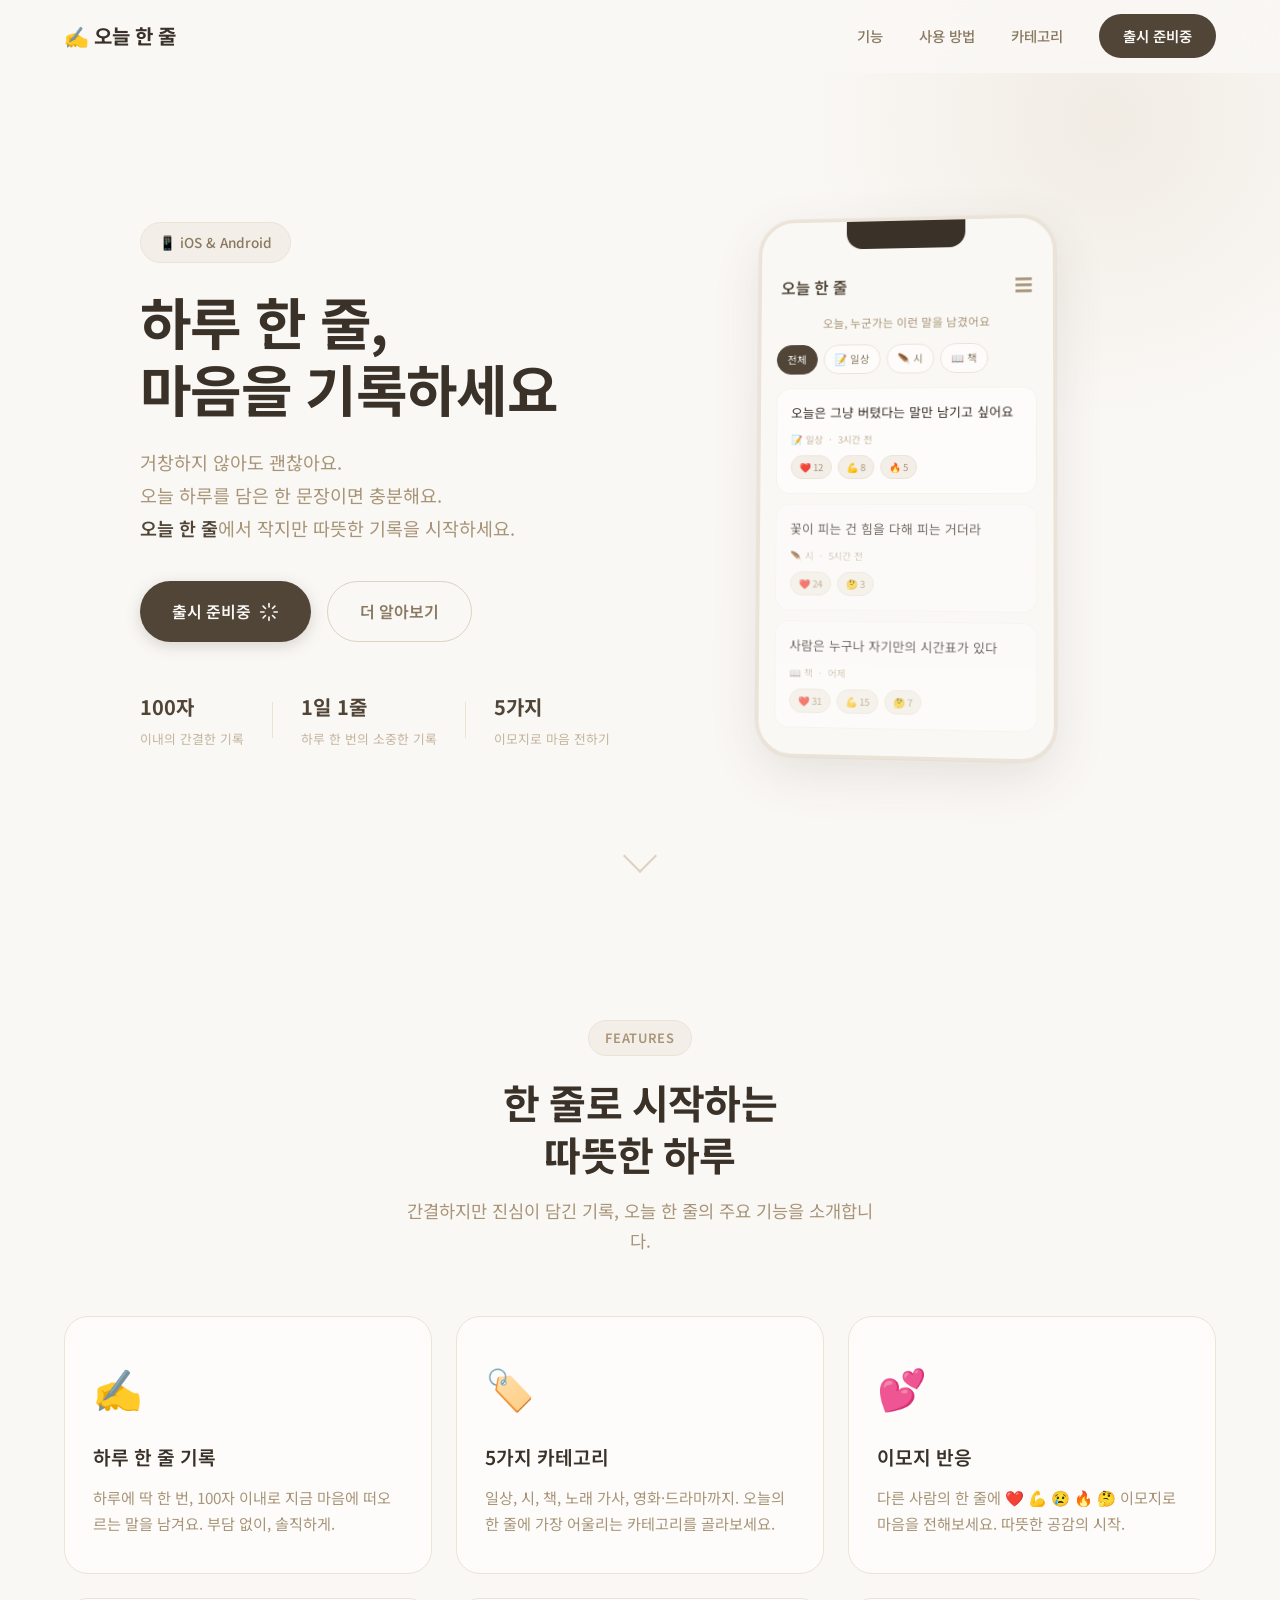
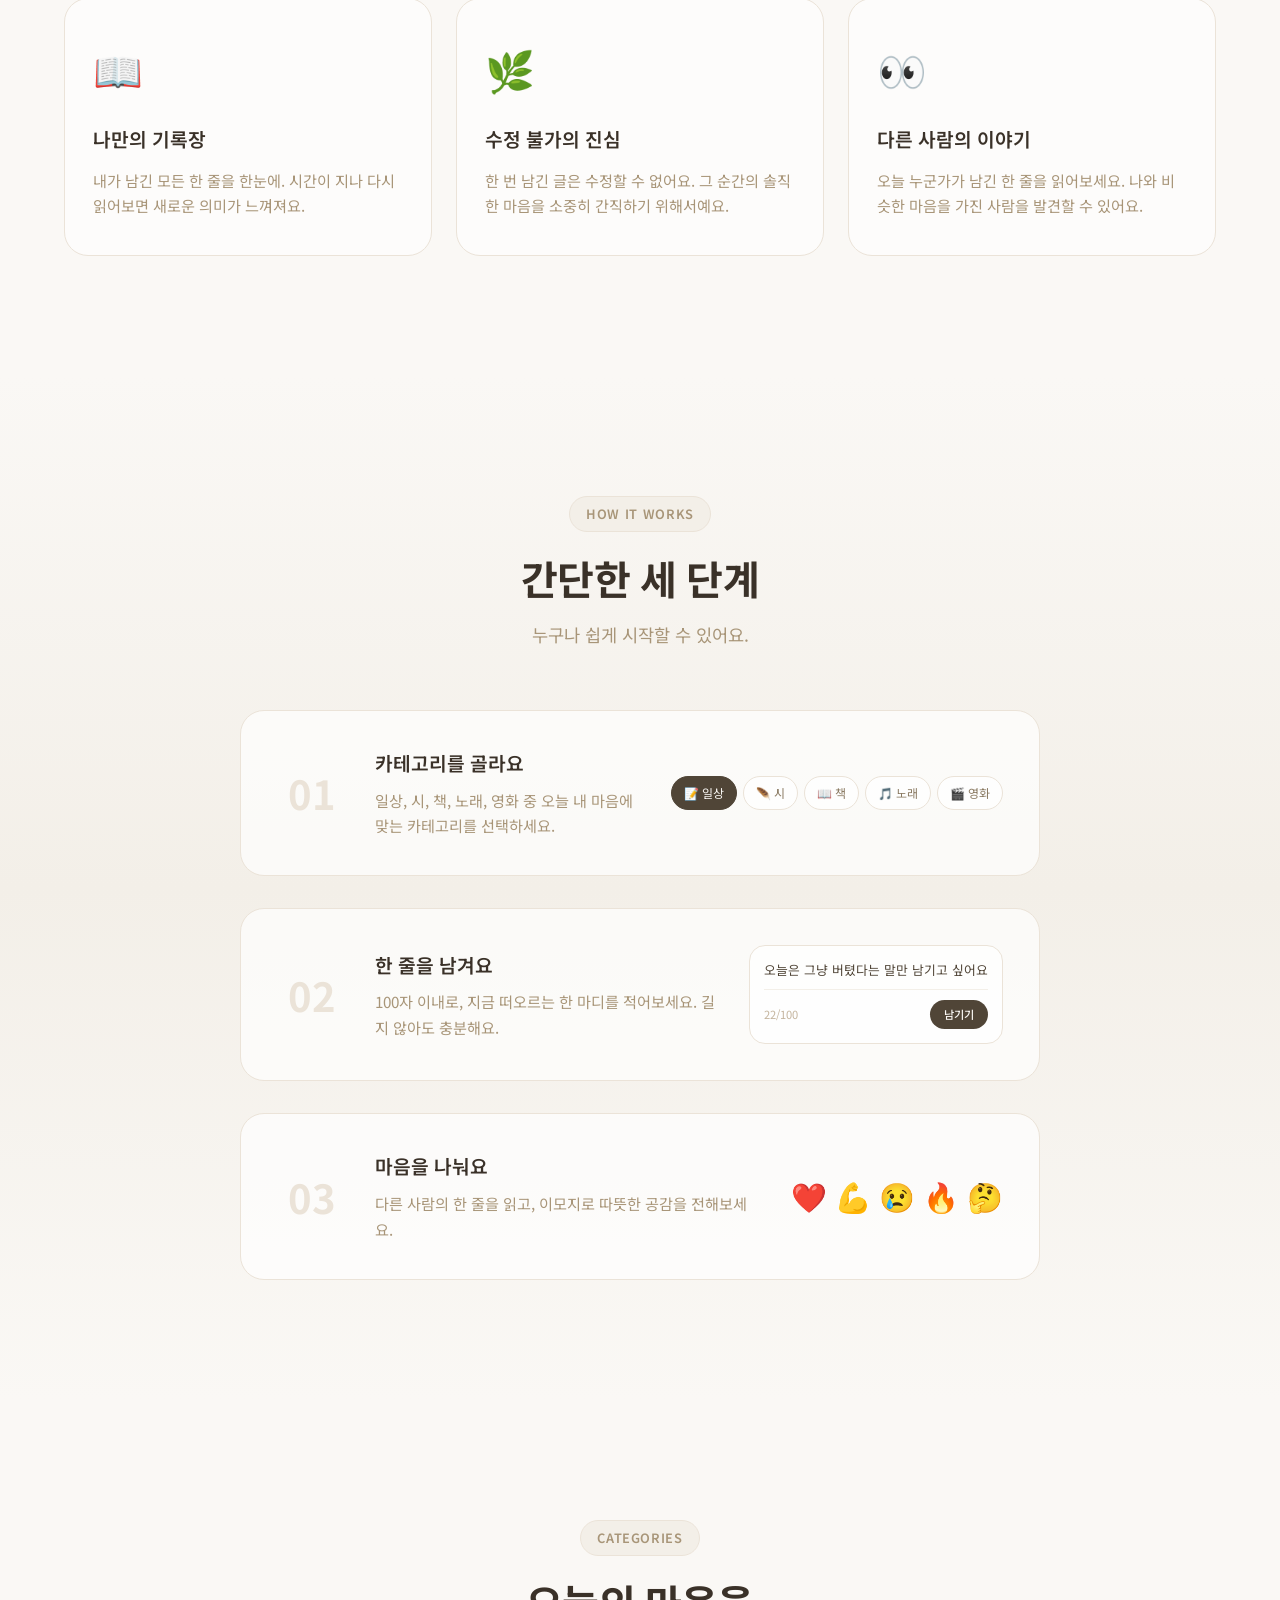
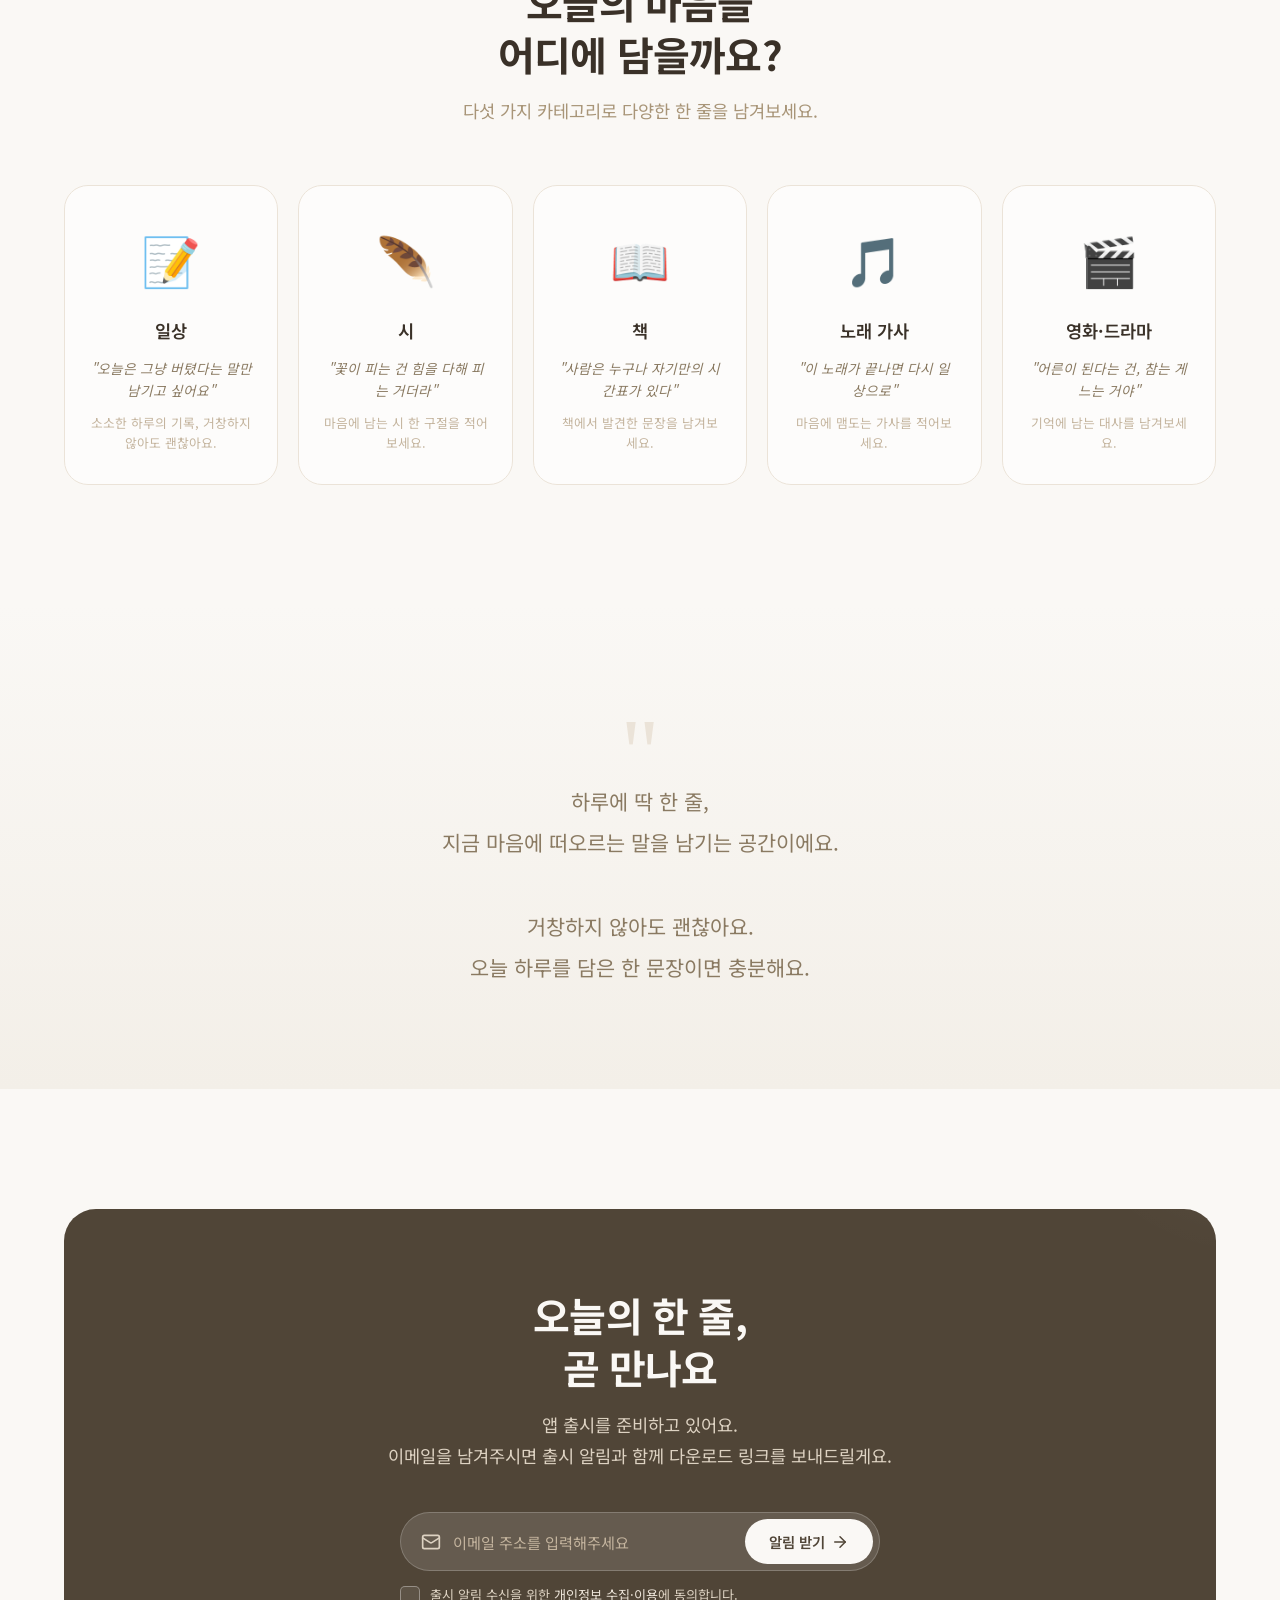
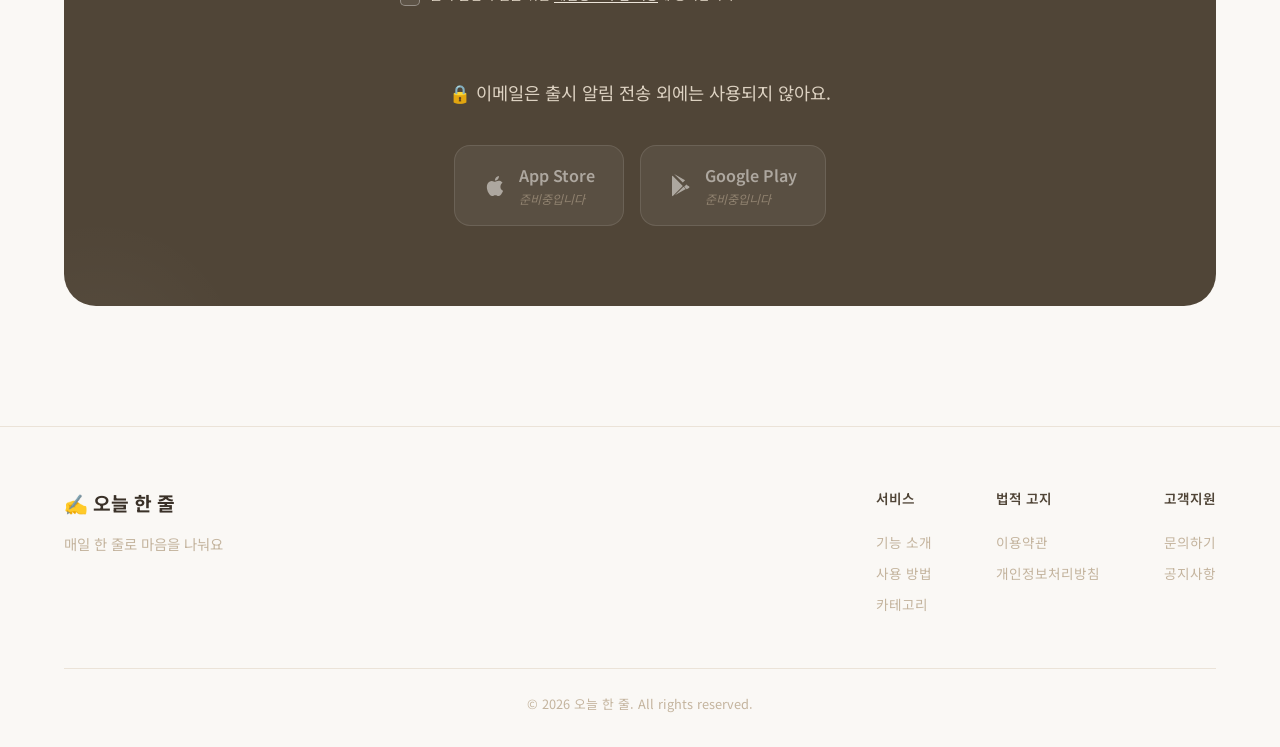
==== index.html @ e6020ac4 "Initial commit with project setup and basic structure." ====
<!DOCTYPE html>
<html lang="ko">

<head>
  <meta charset="UTF-8" />
  <meta name="viewport" content="width=device-width, initial-scale=1.0" />
  <title>오늘 한 줄 — 하루 한 줄로 마음을 기록하세요</title>
  <meta name="description" content="하루에 딱 한 줄, 지금 마음에 떠오르는 말을 남기는 공간. 거창하지 않아도 괜찮아요. 오늘 하루를 담은 한 문장이면 충분해요." />
  <link rel="preconnect" href="https://fonts.googleapis.com" />
  <link rel="preconnect" href="https://fonts.gstatic.com" crossorigin />
  <link href="https://fonts.googleapis.com/css2?family=Noto+Sans+KR:wght@300;400;500;600;700&display=swap"
    rel="stylesheet" />
  <link rel="stylesheet" href="style.css" />
</head>

<body>
  <!-- 네비게이션 -->
  <nav class="nav" id="nav">
    <div class="nav-inner">
      <a href="#" class="nav-logo">✍️ 오늘 한 줄</a>
      <div class="nav-links">
        <a href="#features">기능</a>
        <a href="#how-it-works">사용 방법</a>
        <a href="#categories">카테고리</a>
        <a href="#download" class="nav-cta">출시 준비중</a>
      </div>
      <button class="mobile-menu-btn" id="mobileMenuBtn" aria-label="메뉴 열기">
        <span></span>
        <span></span>
        <span></span>
      </button>
    </div>
    <!-- 모바일 메뉴 -->
    <div class="mobile-menu" id="mobileMenu">
      <a href="#features">기능</a>
      <a href="#how-it-works">사용 방법</a>
      <a href="#categories">카테고리</a>
      <a href="#download" class="nav-cta">출시 준비중</a>
    </div>
  </nav>

  <!-- 히어로 섹션 -->
  <section class="hero">
    <div class="hero-bg-blur"></div>
    <div class="container hero-content">
      <div class="hero-text" data-animate="fade-up">
        <span class="hero-badge">📱 iOS & Android</span>
        <h1>하루 한 줄,<br />마음을 기록하세요</h1>
        <p class="hero-description">
          거창하지 않아도 괜찮아요.<br />
          오늘 하루를 담은 한 문장이면 충분해요.<br />
          <strong>오늘 한 줄</strong>에서 작지만 따뜻한 기록을 시작하세요.
        </p>
        <div class="hero-actions">
          <a href="#download" class="btn btn-primary">
            <span>출시 준비중</span>
            <svg width="20" height="20" viewBox="0 0 24 24" fill="none" stroke="currentColor" stroke-width="2"
              stroke-linecap="round" stroke-linejoin="round">
              <path d="M12 2v4" />
              <path d="M12 18v4" />
              <path d="M4.93 4.93l2.83 2.83" />
              <path d="M16.24 16.24l2.83 2.83" />
              <path d="M2 12h4" />
              <path d="M18 12h4" />
              <path d="M4.93 19.07l2.83-2.83" />
              <path d="M16.24 7.76l2.83-2.83" />
            </svg>
          </a>
          <a href="#features" class="btn btn-secondary">더 알아보기</a>
        </div>
        <div class="hero-stats">
          <div class="stat">
            <span class="stat-number">100자</span>
            <span class="stat-label">이내의 간결한 기록</span>
          </div>
          <div class="stat-divider"></div>
          <div class="stat">
            <span class="stat-number">1일 1줄</span>
            <span class="stat-label">하루 한 번의 소중한 기록</span>
          </div>
          <div class="stat-divider"></div>
          <div class="stat">
            <span class="stat-number">5가지</span>
            <span class="stat-label">이모지로 마음 전하기</span>
          </div>
        </div>
      </div>
      <div class="hero-visual" data-animate="fade-up" data-delay="200">
        <div class="phone-mockup">
          <div class="phone-frame">
            <div class="phone-notch"></div>
            <div class="phone-screen">
              <div class="mock-header">
                <span class="mock-title">오늘 한 줄</span>
                <span class="mock-icon">☰</span>
              </div>
              <div class="mock-subtitle">오늘, 누군가는 이런 말을 남겼어요</div>
              <div class="mock-filters">
                <span class="mock-filter active">전체</span>
                <span class="mock-filter">📝 일상</span>
                <span class="mock-filter">🪶 시</span>
                <span class="mock-filter">📖 책</span>
              </div>
              <div class="mock-card">
                <p class="mock-card-text">오늘은 그냥 버텼다는 말만 남기고 싶어요</p>
                <div class="mock-card-meta">
                  <span>📝 일상</span>
                  <span>·</span>
                  <span>3시간 전</span>
                </div>
                <div class="mock-card-reactions">
                  <span class="mock-reaction">❤️ 12</span>
                  <span class="mock-reaction">💪 8</span>
                  <span class="mock-reaction">🔥 5</span>
                </div>
              </div>
              <div class="mock-card">
                <p class="mock-card-text">꽃이 피는 건 힘을 다해 피는 거더라</p>
                <div class="mock-card-meta">
                  <span>🪶 시</span>
                  <span>·</span>
                  <span>5시간 전</span>
                </div>
                <div class="mock-card-reactions">
                  <span class="mock-reaction">❤️ 24</span>
                  <span class="mock-reaction">🤔 3</span>
                </div>
              </div>
              <div class="mock-card">
                <p class="mock-card-text">사람은 누구나 자기만의 시간표가 있다</p>
                <div class="mock-card-meta">
                  <span>📖 책</span>
                  <span>·</span>
                  <span>어제</span>
                </div>
                <div class="mock-card-reactions">
                  <span class="mock-reaction">❤️ 31</span>
                  <span class="mock-reaction">💪 15</span>
                  <span class="mock-reaction">🤔 7</span>
                </div>
              </div>
            </div>
          </div>
        </div>
      </div>
    </div>
    <div class="hero-scroll-indicator">
      <div class="scroll-arrow"></div>
    </div>
  </section>

  <!-- 기능 소개 -->
  <section class="features" id="features">
    <div class="container">
      <div class="section-header" data-animate="fade-up">
        <span class="section-badge">Features</span>
        <h2>한 줄로 시작하는<br />따뜻한 하루</h2>
        <p>간결하지만 진심이 담긴 기록, 오늘 한 줄의 주요 기능을 소개합니다.</p>
      </div>
      <div class="features-grid">
        <div class="feature-card" data-animate="fade-up">
          <div class="feature-icon">✍️</div>
          <h3>하루 한 줄 기록</h3>
          <p>하루에 딱 한 번, 100자 이내로 지금 마음에 떠오르는 말을 남겨요. 부담 없이, 솔직하게.</p>
        </div>
        <div class="feature-card" data-animate="fade-up" data-delay="100">
          <div class="feature-icon">🏷️</div>
          <h3>5가지 카테고리</h3>
          <p>일상, 시, 책, 노래 가사, 영화·드라마까지. 오늘의 한 줄에 가장 어울리는 카테고리를 골라보세요.</p>
        </div>
        <div class="feature-card" data-animate="fade-up" data-delay="200">
          <div class="feature-icon">💕</div>
          <h3>이모지 반응</h3>
          <p>다른 사람의 한 줄에 ❤️ 💪 😢 🔥 🤔 이모지로 마음을 전해보세요. 따뜻한 공감의 시작.</p>
        </div>
        <div class="feature-card" data-animate="fade-up" data-delay="300">
          <div class="feature-icon">📖</div>
          <h3>나만의 기록장</h3>
          <p>내가 남긴 모든 한 줄을 한눈에. 시간이 지나 다시 읽어보면 새로운 의미가 느껴져요.</p>
        </div>
        <div class="feature-card" data-animate="fade-up" data-delay="400">
          <div class="feature-icon">🌿</div>
          <h3>수정 불가의 진심</h3>
          <p>한 번 남긴 글은 수정할 수 없어요. 그 순간의 솔직한 마음을 소중히 간직하기 위해서예요.</p>
        </div>
        <div class="feature-card" data-animate="fade-up" data-delay="500">
          <div class="feature-icon">👀</div>
          <h3>다른 사람의 이야기</h3>
          <p>오늘 누군가가 남긴 한 줄을 읽어보세요. 나와 비슷한 마음을 가진 사람을 발견할 수 있어요.</p>
        </div>
      </div>
    </div>
  </section>

  <!-- 사용 방법 -->
  <section class="how-it-works" id="how-it-works">
    <div class="container">
      <div class="section-header" data-animate="fade-up">
        <span class="section-badge">How it works</span>
        <h2>간단한 세 단계</h2>
        <p>누구나 쉽게 시작할 수 있어요.</p>
      </div>
      <div class="steps">
        <div class="step" data-animate="fade-up">
          <div class="step-number">01</div>
          <div class="step-content">
            <h3>카테고리를 골라요</h3>
            <p>일상, 시, 책, 노래, 영화 중 오늘 내 마음에 맞는 카테고리를 선택하세요.</p>
          </div>
          <div class="step-visual">
            <div class="step-tags">
              <span class="step-tag active">📝 일상</span>
              <span class="step-tag">🪶 시</span>
              <span class="step-tag">📖 책</span>
              <span class="step-tag">🎵 노래</span>
              <span class="step-tag">🎬 영화</span>
            </div>
          </div>
        </div>
        <div class="step" data-animate="fade-up" data-delay="150">
          <div class="step-number">02</div>
          <div class="step-content">
            <h3>한 줄을 남겨요</h3>
            <p>100자 이내로, 지금 떠오르는 한 마디를 적어보세요. 길지 않아도 충분해요.</p>
          </div>
          <div class="step-visual">
            <div class="step-input">
              <span class="step-input-text">오늘은 그냥 버텼다는 말만 남기고 싶어요</span>
              <div class="step-input-bottom">
                <span class="step-input-count">22/100</span>
                <span class="step-input-btn">남기기</span>
              </div>
            </div>
          </div>
        </div>
        <div class="step" data-animate="fade-up" data-delay="300">
          <div class="step-number">03</div>
          <div class="step-content">
            <h3>마음을 나눠요</h3>
            <p>다른 사람의 한 줄을 읽고, 이모지로 따뜻한 공감을 전해보세요.</p>
          </div>
          <div class="step-visual">
            <div class="step-reactions">
              <span class="step-reaction pop-1">❤️</span>
              <span class="step-reaction pop-2">💪</span>
              <span class="step-reaction pop-3">😢</span>
              <span class="step-reaction pop-4">🔥</span>
              <span class="step-reaction pop-5">🤔</span>
            </div>
          </div>
        </div>
      </div>
    </div>
  </section>

  <!-- 카테고리 소개 -->
  <section class="categories" id="categories">
    <div class="container">
      <div class="section-header" data-animate="fade-up">
        <span class="section-badge">Categories</span>
        <h2>오늘의 마음을<br />어디에 담을까요?</h2>
        <p>다섯 가지 카테고리로 다양한 한 줄을 남겨보세요.</p>
      </div>
      <div class="categories-grid">
        <div class="category-card" data-animate="fade-up">
          <div class="category-emoji">📝</div>
          <h3>일상</h3>
          <p class="category-example">"오늘은 그냥 버텼다는 말만 남기고 싶어요"</p>
          <p class="category-desc">소소한 하루의 기록, 거창하지 않아도 괜찮아요.</p>
        </div>
        <div class="category-card" data-animate="fade-up" data-delay="100">
          <div class="category-emoji">🪶</div>
          <h3>시</h3>
          <p class="category-example">"꽃이 피는 건 힘을 다해 피는 거더라"</p>
          <p class="category-desc">마음에 남는 시 한 구절을 적어보세요.</p>
        </div>
        <div class="category-card" data-animate="fade-up" data-delay="200">
          <div class="category-emoji">📖</div>
          <h3>책</h3>
          <p class="category-example">"사람은 누구나 자기만의 시간표가 있다"</p>
          <p class="category-desc">책에서 발견한 문장을 남겨보세요.</p>
        </div>
        <div class="category-card" data-animate="fade-up" data-delay="300">
          <div class="category-emoji">🎵</div>
          <h3>노래 가사</h3>
          <p class="category-example">"이 노래가 끝나면 다시 일상으로"</p>
          <p class="category-desc">마음에 맴도는 가사를 적어보세요.</p>
        </div>
        <div class="category-card" data-animate="fade-up" data-delay="400">
          <div class="category-emoji">🎬</div>
          <h3>영화·드라마</h3>
          <p class="category-example">"어른이 된다는 건, 참는 게 느는 거야"</p>
          <p class="category-desc">기억에 남는 대사를 남겨보세요.</p>
        </div>
      </div>
    </div>
  </section>

  <!-- 인용문 섹션 -->
  <section class="quote-section">
    <div class="container">
      <div class="quote-block" data-animate="fade-up">
        <div class="quote-marks">"</div>
        <blockquote>
          하루에 딱 한 줄,<br />
          지금 마음에 떠오르는 말을 남기는 공간이에요.<br /><br />
          거창하지 않아도 괜찮아요.<br />
          오늘 하루를 담은 한 문장이면 충분해요.
        </blockquote>
      </div>
    </div>
  </section>

  <!-- 다운로드 CTA -->
  <section class="download" id="download">
    <div class="container">
      <div class="download-content" data-animate="fade-up">
        <h2>오늘의 한 줄,<br />곧 만나요</h2>
        <p>앱 출시를 준비하고 있어요.<br />이메일을 남겨주시면 출시 알림과 함께 다운로드 링크를 보내드릴게요.</p>

        <!-- 이메일 구독 폼 -->
        <form class="email-form" id="emailForm" novalidate>
          <div class="email-input-wrapper">
            <svg class="email-icon" width="20" height="20" viewBox="0 0 24 24" fill="none" stroke="currentColor"
              stroke-width="2" stroke-linecap="round" stroke-linejoin="round">
              <rect x="2" y="4" width="20" height="16" rx="2" />
              <path d="m22 7-8.97 5.7a1.94 1.94 0 0 1-2.06 0L2 7" />
            </svg>
            <input type="email" id="emailInput" class="email-input" placeholder="이메일 주소를 입력해주세요" autocomplete="email"
              required />
            <button type="submit" class="email-submit-btn" id="emailSubmitBtn">
              <span class="email-submit-text">알림 받기</span>
              <svg class="email-submit-icon" width="18" height="18" viewBox="0 0 24 24" fill="none"
                stroke="currentColor" stroke-width="2" stroke-linecap="round" stroke-linejoin="round">
                <path d="M5 12h14" />
                <path d="m12 5 7 7-7 7" />
              </svg>
            </button>
          </div>
          <label class="email-consent" for="consentCheck">
            <input type="checkbox" id="consentCheck" />
            <span class="email-consent-checkmark"></span>
            <span class="email-consent-text">출시 알림 수신을 위한 <button type="button" class="consent-detail-btn"
                id="consentDetailBtn">개인정보 수집·이용</button>에 동의합니다.</span>
          </label>
          <div class="consent-detail-box" id="consentDetailBox">
            <p><strong>개인정보 수집·이용 동의 안내</strong></p>
            <ul>
              <li><strong>수집 항목:</strong> 이메일 주소</li>
              <li><strong>수집 목적:</strong> 앱 출시 알림 및 다운로드 링크 전송</li>
              <li><strong>보유 기간:</strong> 출시 알림 발송 완료 후 즉시 파기</li>
            </ul>
            <p>동의를 거부할 권리가 있으며, 거부 시 출시 알림을 받으실 수 없습니다.</p>
          </div>
          <p class="email-error" id="emailError"></p>
        </form>

        <!-- 성공 메시지 -->
        <div class="email-success" id="emailSuccess">
          <div class="email-success-icon">✉️</div>
          <p class="email-success-title">등록이 완료되었어요!</p>
          <p class="email-success-desc">출시되면 가장 먼저 알려드릴게요.</p>
        </div>

        <p class="email-privacy">🔒 이메일은 출시 알림 전송 외에는 사용되지 않아요.</p>

        <div class="download-buttons">
          <div class="store-btn store-btn-disabled">
            <svg width="24" height="24" viewBox="0 0 24 24" fill="currentColor">
              <path
                d="M18.71 19.5c-.83 1.24-1.71 2.45-3.05 2.47-1.34.03-1.77-.79-3.29-.79-1.53 0-2 .77-3.27.82-1.31.05-2.3-1.32-3.14-2.53C4.25 17 2.94 12.45 4.7 9.39c.87-1.52 2.43-2.48 4.12-2.51 1.28-.02 2.5.87 3.29.87.78 0 2.26-1.07 3.8-.91.65.03 2.47.26 3.64 1.98-.09.06-2.17 1.28-2.15 3.81.03 3.02 2.65 4.03 2.68 4.04-.03.07-.42 1.44-1.38 2.83M13 3.5c.73-.83 1.94-1.46 2.94-1.5.13 1.17-.34 2.35-1.04 3.19-.69.85-1.83 1.51-2.95 1.42-.15-1.15.41-2.35 1.05-3.11z" />
            </svg>
            <div>
              <span class="store-btn-label">App Store</span>
              <span class="store-btn-text">준비중입니다</span>
            </div>
          </div>
          <div class="store-btn store-btn-disabled">
            <svg width="24" height="24" viewBox="0 0 24 24" fill="currentColor">
              <path
                d="M3.609 1.814L13.792 12 3.609 22.186a.996.996 0 0 1-.609-.922V2.736a.996.996 0 0 1 .609-.922zm10.89 10.893l2.302 2.302-10.937 6.333 8.635-8.635zm3.199-1.705l2.193 1.265a.999.999 0 0 1 0 1.733l-2.193 1.265-2.537-2.537 2.537-2.537v.811zm-3.906-2.594L5.157 0l10.937 6.333-2.302 2.075z" />
            </svg>
            <div>
              <span class="store-btn-label">Google Play</span>
              <span class="store-btn-text">준비중입니다</span>
            </div>
          </div>
        </div>
      </div>
    </div>
  </section>

  <!-- 푸터 -->
  <footer class="footer">
    <div class="container">
      <div class="footer-content">
        <div class="footer-brand">
          <span class="footer-logo">✍️ 오늘 한 줄</span>
          <p>매일 한 줄로 마음을 나눠요</p>
        </div>
        <div class="footer-links">
          <div class="footer-col">
            <h4>서비스</h4>
            <a href="#features">기능 소개</a>
            <a href="#how-it-works">사용 방법</a>
            <a href="#categories">카테고리</a>
          </div>
          <div class="footer-col">
            <h4>법적 고지</h4>
            <a href="#">이용약관</a>
            <a href="#">개인정보처리방침</a>
          </div>
          <div class="footer-col">
            <h4>고객지원</h4>
            <a href="#">문의하기</a>
            <a href="#">공지사항</a>
          </div>
        </div>
      </div>
      <div class="footer-bottom">
        <p>&copy; 2026 오늘 한 줄. All rights reserved.</p>
      </div>
    </div>
  </footer>

  <script src="script.js"></script>
</body>

</html>
---- style.css ----
/* ============================================
   오늘 한 줄 — Landing Page Styles
   ============================================ */

/* CSS Variables */
:root {
  --warm-50: #faf8f5;
  --warm-100: #f3efe8;
  --warm-200: #ebe3d8;
  --warm-300: #ddd2c2;
  --warm-400: #c4b49e;
  --warm-500: #a89578;
  --warm-600: #8a7a62;
  --warm-700: #504537;
  --warm-800: #3a3128;
  --warm-900: #2a231c;

  --radius-sm: 8px;
  --radius-md: 12px;
  --radius-lg: 16px;
  --radius-xl: 24px;
  --radius-2xl: 32px;
  --radius-full: 9999px;

  --shadow-sm: 0 1px 3px rgba(80, 69, 55, 0.06);
  --shadow-md: 0 4px 12px rgba(80, 69, 55, 0.08);
  --shadow-lg: 0 8px 30px rgba(80, 69, 55, 0.1);
  --shadow-xl: 0 16px 50px rgba(80, 69, 55, 0.12);

  --transition: 0.3s cubic-bezier(0.4, 0, 0.2, 1);
}

/* Reset & Base */
*,
*::before,
*::after {
  margin: 0;
  padding: 0;
  box-sizing: border-box;
}

html {
  scroll-behavior: smooth;
  font-size: 16px;
}

body {
  font-family: 'Noto Sans KR', -apple-system, BlinkMacSystemFont, sans-serif;
  background: var(--warm-50);
  color: var(--warm-700);
  line-height: 1.7;
  overflow-x: hidden;
  -webkit-font-smoothing: antialiased;
}

img {
  max-width: 100%;
  display: block;
}

a {
  text-decoration: none;
  color: inherit;
  transition: color var(--transition);
}

.container {
  max-width: 1200px;
  margin: 0 auto;
  padding: 0 24px;
}

/* ============================================
   Navigation
   ============================================ */
.nav {
  position: fixed;
  top: 0;
  left: 0;
  right: 0;
  z-index: 100;
  background: rgba(250, 248, 245, 0.8);
  backdrop-filter: blur(20px);
  -webkit-backdrop-filter: blur(20px);
  border-bottom: 1px solid transparent;
  transition: all var(--transition);
}

.nav.scrolled {
  border-bottom: 1px solid var(--warm-200);
  box-shadow: var(--shadow-sm);
}

.nav-inner {
  max-width: 1200px;
  margin: 0 auto;
  padding: 0 24px;
  height: 72px;
  display: flex;
  align-items: center;
  justify-content: space-between;
}

.nav-logo {
  font-size: 1.25rem;
  font-weight: 700;
  color: var(--warm-800);
  letter-spacing: -0.02em;
}

.nav-links {
  display: flex;
  align-items: center;
  gap: 36px;
}

.nav-links a {
  font-size: 0.9rem;
  font-weight: 500;
  color: var(--warm-600);
  transition: color var(--transition);
}

.nav-links a:hover {
  color: var(--warm-800);
}

.nav-cta {
  background: var(--warm-700) !important;
  color: var(--warm-50) !important;
  padding: 10px 24px !important;
  border-radius: var(--radius-full);
  font-weight: 600 !important;
  transition: all var(--transition) !important;
}

.nav-cta:hover {
  background: var(--warm-800) !important;
  transform: translateY(-1px);
  box-shadow: var(--shadow-md);
}

.mobile-menu-btn {
  display: none;
  flex-direction: column;
  gap: 5px;
  background: none;
  border: none;
  cursor: pointer;
  padding: 8px;
}

.mobile-menu-btn span {
  width: 22px;
  height: 2px;
  background: var(--warm-700);
  border-radius: 2px;
  transition: all var(--transition);
}

.mobile-menu {
  display: none;
  flex-direction: column;
  padding: 16px 24px 24px;
  gap: 4px;
}

.mobile-menu a {
  display: block;
  padding: 12px 16px;
  font-size: 1rem;
  font-weight: 500;
  color: var(--warm-600);
  border-radius: var(--radius-md);
  transition: all var(--transition);
}

.mobile-menu a:hover {
  background: var(--warm-100);
  color: var(--warm-800);
}

.mobile-menu .nav-cta {
  text-align: center;
  margin-top: 8px;
}

/* ============================================
   Hero Section
   ============================================ */
.hero {
  position: relative;
  min-height: 100vh;
  display: flex;
  align-items: center;
  padding-top: 72px;
  overflow: hidden;
}

.hero-bg-blur {
  position: absolute;
  top: -20%;
  right: -10%;
  width: 600px;
  height: 600px;
  background: radial-gradient(circle, rgba(235, 227, 216, 0.6) 0%, transparent 70%);
  pointer-events: none;
}

.hero-content {
  display: grid;
  grid-template-columns: 1fr 1fr;
  gap: 60px;
  align-items: center;
  padding: 60px 24px;
}

.hero-badge {
  display: inline-block;
  background: var(--warm-100);
  color: var(--warm-600);
  padding: 8px 18px;
  border-radius: var(--radius-full);
  font-size: 0.85rem;
  font-weight: 500;
  margin-bottom: 24px;
  border: 1px solid var(--warm-200);
}

.hero h1 {
  font-size: 3.5rem;
  font-weight: 700;
  line-height: 1.2;
  color: var(--warm-800);
  letter-spacing: -0.03em;
  margin-bottom: 24px;
}

.hero-description {
  font-size: 1.15rem;
  line-height: 1.8;
  color: var(--warm-500);
  margin-bottom: 36px;
}

.hero-description strong {
  color: var(--warm-700);
  font-weight: 600;
}

.hero-actions {
  display: flex;
  gap: 16px;
  margin-bottom: 48px;
}

.btn {
  display: inline-flex;
  align-items: center;
  gap: 8px;
  padding: 16px 32px;
  border-radius: var(--radius-full);
  font-size: 1rem;
  font-weight: 600;
  cursor: pointer;
  transition: all var(--transition);
  border: none;
}

.btn-primary {
  background: var(--warm-700);
  color: var(--warm-50);
  box-shadow: 0 4px 16px rgba(80, 69, 55, 0.2);
}

.btn-primary:hover {
  background: var(--warm-800);
  transform: translateY(-2px);
  box-shadow: 0 6px 24px rgba(80, 69, 55, 0.3);
}

.btn-secondary {
  background: transparent;
  color: var(--warm-600);
  border: 1.5px solid var(--warm-300);
}

.btn-secondary:hover {
  background: var(--warm-100);
  border-color: var(--warm-400);
  color: var(--warm-700);
}

.hero-stats {
  display: flex;
  align-items: center;
  gap: 28px;
}

.stat {
  display: flex;
  flex-direction: column;
  gap: 4px;
}

.stat-number {
  font-size: 1.25rem;
  font-weight: 700;
  color: var(--warm-700);
}

.stat-label {
  font-size: 0.8rem;
  color: var(--warm-400);
}

.stat-divider {
  width: 1px;
  height: 36px;
  background: var(--warm-200);
}

/* Phone Mockup */
.hero-visual {
  display: flex;
  justify-content: center;
}

.phone-mockup {
  perspective: 1000px;
}

.phone-frame {
  width: 300px;
  background: var(--warm-50);
  border-radius: 36px;
  border: 3px solid var(--warm-200);
  box-shadow: var(--shadow-xl), 0 0 0 1px rgba(235, 227, 216, 0.5);
  overflow: hidden;
  transform: rotateY(-5deg) rotateX(2deg);
  transition: transform 0.6s cubic-bezier(0.23, 1, 0.32, 1);
}

.phone-frame:hover {
  transform: rotateY(0deg) rotateX(0deg);
}

.phone-notch {
  width: 120px;
  height: 28px;
  background: var(--warm-800);
  margin: 0 auto;
  border-radius: 0 0 16px 16px;
}

.phone-screen {
  padding: 16px;
}

.mock-header {
  display: flex;
  justify-content: space-between;
  align-items: center;
  padding: 8px 4px 12px;
}

.mock-title {
  font-weight: 600;
  font-size: 1rem;
  color: var(--warm-700);
}

.mock-icon {
  color: var(--warm-500);
  font-size: 1.1rem;
}

.mock-subtitle {
  text-align: center;
  font-size: 0.72rem;
  color: var(--warm-500);
  margin-bottom: 12px;
}

.mock-filters {
  display: flex;
  gap: 6px;
  margin-bottom: 14px;
  overflow: hidden;
}

.mock-filter {
  padding: 5px 10px;
  border-radius: var(--radius-full);
  font-size: 0.65rem;
  background: rgba(255, 255, 255, 0.6);
  border: 1px solid var(--warm-200);
  color: var(--warm-600);
  white-space: nowrap;
}

.mock-filter.active {
  background: var(--warm-700);
  color: var(--warm-50);
  border-color: var(--warm-700);
}

.mock-card {
  background: rgba(255, 255, 255, 0.6);
  border: 1px solid rgba(235, 227, 216, 0.4);
  border-radius: 14px;
  padding: 14px;
  margin-bottom: 10px;
}

.mock-card-text {
  font-size: 0.8rem;
  line-height: 1.6;
  color: var(--warm-800);
  margin-bottom: 8px;
}

.mock-card-meta {
  display: flex;
  gap: 6px;
  font-size: 0.6rem;
  color: var(--warm-400);
  margin-bottom: 8px;
}

.mock-card-reactions {
  display: flex;
  gap: 6px;
}

.mock-reaction {
  background: var(--warm-100);
  border: 1px solid var(--warm-200);
  padding: 3px 8px;
  border-radius: var(--radius-full);
  font-size: 0.6rem;
  color: var(--warm-500);
}

/* Scroll Indicator */
.hero-scroll-indicator {
  position: absolute;
  bottom: 32px;
  left: 50%;
  transform: translateX(-50%);
}

.scroll-arrow {
  width: 24px;
  height: 24px;
  border-right: 2px solid var(--warm-300);
  border-bottom: 2px solid var(--warm-300);
  transform: rotate(45deg);
  animation: scrollBounce 2s infinite;
}

@keyframes scrollBounce {
  0%, 100% { transform: rotate(45deg) translate(0, 0); opacity: 0.5; }
  50% { transform: rotate(45deg) translate(6px, 6px); opacity: 1; }
}

/* ============================================
   Section Header
   ============================================ */
.section-header {
  text-align: center;
  margin-bottom: 60px;
}

.section-badge {
  display: inline-block;
  background: var(--warm-100);
  color: var(--warm-500);
  padding: 6px 16px;
  border-radius: var(--radius-full);
  font-size: 0.8rem;
  font-weight: 600;
  letter-spacing: 0.05em;
  text-transform: uppercase;
  margin-bottom: 20px;
  border: 1px solid var(--warm-200);
}

.section-header h2 {
  font-size: 2.5rem;
  font-weight: 700;
  line-height: 1.3;
  color: var(--warm-800);
  letter-spacing: -0.02em;
  margin-bottom: 16px;
}

.section-header p {
  font-size: 1.1rem;
  color: var(--warm-500);
  max-width: 480px;
  margin: 0 auto;
}

/* ============================================
   Features Section
   ============================================ */
.features {
  padding: 120px 0;
}

.features-grid {
  display: grid;
  grid-template-columns: repeat(3, 1fr);
  gap: 24px;
}

.feature-card {
  background: rgba(255, 255, 255, 0.6);
  border: 1px solid var(--warm-200);
  border-radius: var(--radius-xl);
  padding: 36px 28px;
  transition: all var(--transition);
}

.feature-card:hover {
  transform: translateY(-4px);
  box-shadow: var(--shadow-lg);
  border-color: var(--warm-300);
  background: rgba(255, 255, 255, 0.9);
}

.feature-icon {
  font-size: 2.5rem;
  margin-bottom: 20px;
}

.feature-card h3 {
  font-size: 1.2rem;
  font-weight: 600;
  color: var(--warm-800);
  margin-bottom: 12px;
}

.feature-card p {
  font-size: 0.95rem;
  color: var(--warm-500);
  line-height: 1.7;
}

/* ============================================
   How it Works Section
   ============================================ */
.how-it-works {
  padding: 120px 0;
  background: linear-gradient(180deg, var(--warm-50) 0%, var(--warm-100) 50%, var(--warm-50) 100%);
}

.steps {
  display: flex;
  flex-direction: column;
  gap: 32px;
  max-width: 800px;
  margin: 0 auto;
}

.step {
  display: grid;
  grid-template-columns: auto 1fr auto;
  gap: 28px;
  align-items: center;
  background: rgba(255, 255, 255, 0.7);
  border: 1px solid var(--warm-200);
  border-radius: var(--radius-xl);
  padding: 36px;
  transition: all var(--transition);
}

.step:hover {
  transform: translateY(-2px);
  box-shadow: var(--shadow-md);
}

.step-number {
  font-size: 2.5rem;
  font-weight: 700;
  color: var(--warm-200);
  min-width: 70px;
  text-align: center;
}

.step-content h3 {
  font-size: 1.2rem;
  font-weight: 600;
  color: var(--warm-800);
  margin-bottom: 8px;
}

.step-content p {
  font-size: 0.95rem;
  color: var(--warm-500);
}

.step-visual {
  min-width: 200px;
}

.step-tags {
  display: flex;
  flex-wrap: wrap;
  gap: 6px;
}

.step-tag {
  padding: 6px 12px;
  border-radius: var(--radius-full);
  font-size: 0.75rem;
  background: rgba(255, 255, 255, 0.8);
  border: 1px solid var(--warm-200);
  color: var(--warm-600);
}

.step-tag.active {
  background: var(--warm-700);
  color: var(--warm-50);
  border-color: var(--warm-700);
}

.step-input {
  background: rgba(255, 255, 255, 0.8);
  border: 1px solid var(--warm-200);
  border-radius: var(--radius-lg);
  padding: 14px;
}

.step-input-text {
  display: block;
  font-size: 0.8rem;
  color: var(--warm-700);
  margin-bottom: 10px;
  line-height: 1.5;
}

.step-input-bottom {
  display: flex;
  justify-content: space-between;
  align-items: center;
  padding-top: 10px;
  border-top: 1px solid var(--warm-100);
}

.step-input-count {
  font-size: 0.7rem;
  color: var(--warm-400);
}

.step-input-btn {
  background: var(--warm-700);
  color: var(--warm-50);
  padding: 5px 14px;
  border-radius: var(--radius-full);
  font-size: 0.7rem;
  font-weight: 500;
}

.step-reactions {
  display: flex;
  gap: 8px;
  justify-content: center;
}

.step-reaction {
  font-size: 1.8rem;
  animation: popIn 0.5s ease-out both;
}

.step-reaction.pop-1 { animation-delay: 0.1s; }
.step-reaction.pop-2 { animation-delay: 0.2s; }
.step-reaction.pop-3 { animation-delay: 0.3s; }
.step-reaction.pop-4 { animation-delay: 0.4s; }
.step-reaction.pop-5 { animation-delay: 0.5s; }

@keyframes popIn {
  0% { transform: scale(0); opacity: 0; }
  70% { transform: scale(1.2); }
  100% { transform: scale(1); opacity: 1; }
}

/* ============================================
   Categories Section
   ============================================ */
.categories {
  padding: 120px 0;
}

.categories-grid {
  display: grid;
  grid-template-columns: repeat(5, 1fr);
  gap: 20px;
}

.category-card {
  background: rgba(255, 255, 255, 0.6);
  border: 1px solid var(--warm-200);
  border-radius: var(--radius-xl);
  padding: 32px 24px;
  text-align: center;
  transition: all var(--transition);
}

.category-card:hover {
  transform: translateY(-6px);
  box-shadow: var(--shadow-lg);
  border-color: var(--warm-300);
  background: rgba(255, 255, 255, 0.95);
}

.category-emoji {
  font-size: 3rem;
  margin-bottom: 16px;
}

.category-card h3 {
  font-size: 1.1rem;
  font-weight: 600;
  color: var(--warm-800);
  margin-bottom: 12px;
}

.category-example {
  font-size: 0.85rem;
  color: var(--warm-600);
  line-height: 1.6;
  margin-bottom: 12px;
  font-style: italic;
}

.category-desc {
  font-size: 0.8rem;
  color: var(--warm-400);
  line-height: 1.5;
}

/* ============================================
   Quote Section
   ============================================ */
.quote-section {
  padding: 100px 0;
  background: linear-gradient(180deg, var(--warm-50) 0%, var(--warm-100) 100%);
}

.quote-block {
  text-align: center;
  max-width: 640px;
  margin: 0 auto;
  position: relative;
}

.quote-marks {
  font-size: 6rem;
  color: var(--warm-200);
  line-height: 1;
  margin-bottom: -20px;
  font-family: Georgia, serif;
}

.quote-block blockquote {
  font-size: 1.3rem;
  line-height: 2;
  color: var(--warm-600);
  font-weight: 400;
}

/* ============================================
   Download Section
   ============================================ */
.download {
  padding: 120px 0;
}

.download-content {
  text-align: center;
  background: var(--warm-700);
  border-radius: var(--radius-2xl);
  padding: 80px 60px;
  position: relative;
  overflow: hidden;
}

.download-content::before {
  content: '';
  position: absolute;
  top: -50%;
  right: -20%;
  width: 400px;
  height: 400px;
  background: radial-gradient(circle, rgba(255,255,255,0.06) 0%, transparent 70%);
  pointer-events: none;
}

.download-content::after {
  content: '';
  position: absolute;
  bottom: -30%;
  left: -10%;
  width: 300px;
  height: 300px;
  background: radial-gradient(circle, rgba(255,255,255,0.04) 0%, transparent 70%);
  pointer-events: none;
}

.download h2 {
  font-size: 2.5rem;
  font-weight: 700;
  color: var(--warm-50);
  line-height: 1.3;
  letter-spacing: -0.02em;
  margin-bottom: 16px;
}

.download p {
  font-size: 1.1rem;
  color: var(--warm-300);
  margin-bottom: 40px;
  line-height: 1.8;
}

.download-buttons {
  display: flex;
  justify-content: center;
  gap: 16px;
  flex-wrap: wrap;
}

.store-btn {
  display: flex;
  align-items: center;
  gap: 12px;
  background: rgba(255, 255, 255, 0.1);
  border: 1px solid rgba(255, 255, 255, 0.2);
  padding: 16px 28px;
  border-radius: var(--radius-lg);
  color: var(--warm-50);
  transition: all var(--transition);
}

.store-btn:hover {
  background: rgba(255, 255, 255, 0.18);
  transform: translateY(-2px);
  box-shadow: 0 8px 24px rgba(0, 0, 0, 0.2);
}

/* Email Subscription Form */
.email-form {
  max-width: 480px;
  margin: 0 auto 20px;
  position: relative;
  z-index: 1;
}

.email-input-wrapper {
  display: flex;
  align-items: center;
  background: rgba(255, 255, 255, 0.12);
  border: 1.5px solid rgba(255, 255, 255, 0.2);
  border-radius: var(--radius-full);
  padding: 6px 6px 6px 20px;
  transition: all var(--transition);
}

.email-input-wrapper:focus-within {
  border-color: rgba(255, 255, 255, 0.45);
  background: rgba(255, 255, 255, 0.18);
  box-shadow: 0 0 0 4px rgba(255, 255, 255, 0.08);
}

.email-icon {
  flex-shrink: 0;
  color: var(--warm-300);
  margin-right: 12px;
}

.email-input {
  flex: 1;
  background: none;
  border: none;
  outline: none;
  font-size: 0.95rem;
  font-family: 'Noto Sans KR', sans-serif;
  color: var(--warm-50);
  padding: 10px 0;
  min-width: 0;
}

.email-input::placeholder {
  color: var(--warm-400);
}

.email-submit-btn {
  flex-shrink: 0;
  display: inline-flex;
  align-items: center;
  gap: 6px;
  background: var(--warm-50);
  color: var(--warm-700);
  border: none;
  padding: 12px 24px;
  border-radius: var(--radius-full);
  font-size: 0.9rem;
  font-weight: 600;
  font-family: 'Noto Sans KR', sans-serif;
  cursor: pointer;
  transition: all var(--transition);
  white-space: nowrap;
}

.email-submit-btn:hover {
  background: #fff;
  transform: scale(1.03);
  box-shadow: 0 4px 16px rgba(0, 0, 0, 0.15);
}

.email-submit-btn:active {
  transform: scale(0.98);
}

.email-submit-btn.loading {
  pointer-events: none;
  opacity: 0.8;
}

.email-submit-btn.loading .email-submit-text {
  display: none;
}

.email-submit-btn.loading .email-submit-icon {
  animation: spin 0.8s linear infinite;
}

@keyframes spin {
  from { transform: rotate(0deg); }
  to { transform: rotate(360deg); }
}

/* Consent checkbox */
.email-consent {
  display: flex;
  align-items: flex-start;
  gap: 10px;
  margin-top: 14px;
  cursor: pointer;
  user-select: none;
  position: relative;
}

.email-consent input[type="checkbox"] {
  position: absolute;
  opacity: 0;
  width: 0;
  height: 0;
  pointer-events: none;
}

.email-consent-checkmark {
  flex-shrink: 0;
  width: 20px;
  height: 20px;
  border: 1.5px solid rgba(255, 255, 255, 0.35);
  border-radius: 5px;
  background: rgba(255, 255, 255, 0.08);
  display: flex;
  align-items: center;
  justify-content: center;
  transition: all var(--transition);
  margin-top: 1px;
  position: relative;
}

.email-consent-checkmark::after {
  content: '';
  display: block;
  width: 5px;
  height: 10px;
  border: solid #fff;
  border-width: 0 2px 2px 0;
  transform: rotate(45deg) scale(0);
  transition: transform 0.2s ease;
  margin-top: -2px;
}

.email-consent input[type="checkbox"]:checked ~ .email-consent-checkmark {
  background: var(--warm-500);
  border-color: var(--warm-500);
}

.email-consent input[type="checkbox"]:checked ~ .email-consent-checkmark::after {
  transform: rotate(45deg) scale(1);
}

.email-consent-text {
  font-size: 0.82rem;
  color: var(--warm-300);
  line-height: 1.5;
  text-align: left;
}

.consent-detail-btn {
  background: none;
  border: none;
  color: var(--warm-200);
  font-size: 0.82rem;
  font-family: 'Noto Sans KR', sans-serif;
  cursor: pointer;
  text-decoration: underline;
  text-underline-offset: 2px;
  padding: 0;
  transition: color var(--transition);
}

.consent-detail-btn:hover {
  color: #fff;
}

.consent-detail-box {
  display: none;
  margin-top: 10px;
  padding: 16px 20px;
  background: rgba(255, 255, 255, 0.08);
  border: 1px solid rgba(255, 255, 255, 0.15);
  border-radius: var(--radius-md);
  text-align: left;
  animation: fadeInUp 0.3s ease-out;
}

.consent-detail-box.show {
  display: block;
}

.consent-detail-box p {
  font-size: 0.78rem;
  color: var(--warm-300);
  margin-bottom: 8px;
  line-height: 1.6;
}

.consent-detail-box p:last-child {
  margin-bottom: 0;
  margin-top: 8px;
  color: var(--warm-400);
}

.consent-detail-box p strong {
  color: var(--warm-200);
}

.consent-detail-box ul {
  list-style: none;
  padding: 0;
  margin: 0 0 4px 0;
}

.consent-detail-box ul li {
  font-size: 0.78rem;
  color: var(--warm-300);
  padding: 3px 0;
  padding-left: 12px;
  position: relative;
  line-height: 1.5;
}

.consent-detail-box ul li::before {
  content: '·';
  position: absolute;
  left: 0;
  color: var(--warm-400);
}

.consent-detail-box ul li strong {
  color: var(--warm-200);
}

.email-error {
  color: #ffb4ab;
  font-size: 0.8rem;
  margin-top: 10px;
  text-align: center;
  min-height: 1.2em;
  transition: opacity var(--transition);
}

.email-error:empty {
  opacity: 0;
}

.email-success {
  display: none;
  flex-direction: column;
  align-items: center;
  gap: 8px;
  max-width: 480px;
  margin: 0 auto 20px;
  padding: 32px 24px;
  background: rgba(255, 255, 255, 0.1);
  border: 1.5px solid rgba(255, 255, 255, 0.2);
  border-radius: var(--radius-xl);
  animation: fadeInUp 0.5s ease-out;
  position: relative;
  z-index: 1;
}

.email-success.show {
  display: flex;
}

.email-success-icon {
  font-size: 2.5rem;
  margin-bottom: 4px;
}

.email-success-title {
  font-size: 1.15rem;
  font-weight: 600;
  color: var(--warm-50);
  margin-bottom: 0 !important;
}

.email-success-desc {
  font-size: 0.9rem;
  color: var(--warm-300);
  margin-bottom: 0 !important;
}

@keyframes fadeInUp {
  from {
    opacity: 0;
    transform: translateY(12px);
  }
  to {
    opacity: 1;
    transform: translateY(0);
  }
}

.email-privacy {
  font-size: 0.78rem;
  color: var(--warm-400);
  text-align: center;
  margin-bottom: 36px !important;
  position: relative;
  z-index: 1;
}

.store-btn-disabled {
  opacity: 0.55;
  cursor: default;
  pointer-events: none;
}

.store-btn-disabled .store-btn-text {
  color: var(--warm-400);
  font-style: italic;
}

.store-btn div {
  display: flex;
  flex-direction: column;
  text-align: left;
}

.store-btn-label {
  font-size: 1rem;
  font-weight: 600;
}

.store-btn-text {
  font-size: 0.75rem;
  color: var(--warm-300);
}

/* ============================================
   Footer
   ============================================ */
.footer {
  padding: 60px 0 32px;
  border-top: 1px solid var(--warm-200);
}

.footer-content {
  display: flex;
  justify-content: space-between;
  margin-bottom: 48px;
}

.footer-brand {
  max-width: 280px;
}

.footer-logo {
  font-size: 1.2rem;
  font-weight: 700;
  color: var(--warm-800);
  display: block;
  margin-bottom: 12px;
}

.footer-brand p {
  font-size: 0.9rem;
  color: var(--warm-400);
}

.footer-links {
  display: flex;
  gap: 64px;
}

.footer-col h4 {
  font-size: 0.85rem;
  font-weight: 600;
  color: var(--warm-700);
  margin-bottom: 16px;
}

.footer-col a {
  display: block;
  font-size: 0.85rem;
  color: var(--warm-400);
  padding: 4px 0;
  transition: color var(--transition);
}

.footer-col a:hover {
  color: var(--warm-700);
}

.footer-bottom {
  padding-top: 24px;
  border-top: 1px solid var(--warm-200);
  text-align: center;
}

.footer-bottom p {
  font-size: 0.8rem;
  color: var(--warm-400);
}

/* ============================================
   Animations
   ============================================ */
[data-animate] {
  opacity: 0;
  transform: translateY(30px);
  transition: opacity 0.7s ease-out, transform 0.7s ease-out;
}

[data-animate].animate-in {
  opacity: 1;
  transform: translateY(0);
}

/* ============================================
   Responsive Design
   ============================================ */
@media (max-width: 1024px) {
  .hero-content {
    grid-template-columns: 1fr;
    text-align: center;
    gap: 40px;
  }

  .hero h1 {
    font-size: 2.8rem;
  }

  .hero-actions {
    justify-content: center;
  }

  .hero-stats {
    justify-content: center;
  }

  .features-grid {
    grid-template-columns: repeat(2, 1fr);
  }

  .categories-grid {
    grid-template-columns: repeat(3, 1fr);
  }

  .step {
    grid-template-columns: auto 1fr;
  }

  .step-visual {
    grid-column: 1 / -1;
    min-width: auto;
  }
}

@media (max-width: 768px) {
  .nav-links {
    display: none;
  }

  .mobile-menu-btn {
    display: flex;
  }

  .mobile-menu.active {
    display: flex;
  }

  .hero {
    min-height: auto;
    padding-top: 100px;
    padding-bottom: 60px;
  }

  .hero h1 {
    font-size: 2.2rem;
  }

  .hero-description {
    font-size: 1rem;
  }

  .hero-actions {
    flex-direction: column;
    align-items: center;
  }

  .btn {
    width: 100%;
    max-width: 300px;
    justify-content: center;
  }

  .hero-stats {
    flex-direction: column;
    gap: 16px;
    align-items: center;
  }

  .stat-divider {
    width: 40px;
    height: 1px;
  }

  .stat {
    align-items: center;
    text-align: center;
  }

  .phone-frame {
    width: 260px;
    transform: none;
  }

  .phone-frame:hover {
    transform: none;
  }

  .section-header h2 {
    font-size: 1.8rem;
  }

  .features,
  .how-it-works,
  .categories,
  .download {
    padding: 80px 0;
  }

  .features-grid {
    grid-template-columns: 1fr;
  }

  .categories-grid {
    grid-template-columns: 1fr 1fr;
  }

  .step {
    grid-template-columns: 1fr;
    text-align: center;
    padding: 28px;
  }

  .step-number {
    min-width: auto;
  }

  .download-content {
    padding: 48px 28px;
  }

  .download h2 {
    font-size: 1.8rem;
  }

  .email-input-wrapper {
    padding: 5px 5px 5px 16px;
  }

  .email-icon {
    display: none;
  }

  .email-input {
    font-size: 0.88rem;
  }

  .email-submit-btn {
    padding: 10px 18px;
    font-size: 0.85rem;
  }

  .download-buttons {
    flex-direction: column;
    align-items: center;
  }

  .store-btn {
    width: 100%;
    max-width: 280px;
    justify-content: center;
  }

  .footer-content {
    flex-direction: column;
    gap: 40px;
  }

  .footer-links {
    gap: 32px;
    flex-wrap: wrap;
  }

  .quote-block blockquote {
    font-size: 1.1rem;
  }
}

@media (max-width: 480px) {
  .hero h1 {
    font-size: 1.8rem;
  }

  .categories-grid {
    grid-template-columns: 1fr;
  }

  .hero-scroll-indicator {
    display: none;
  }
}
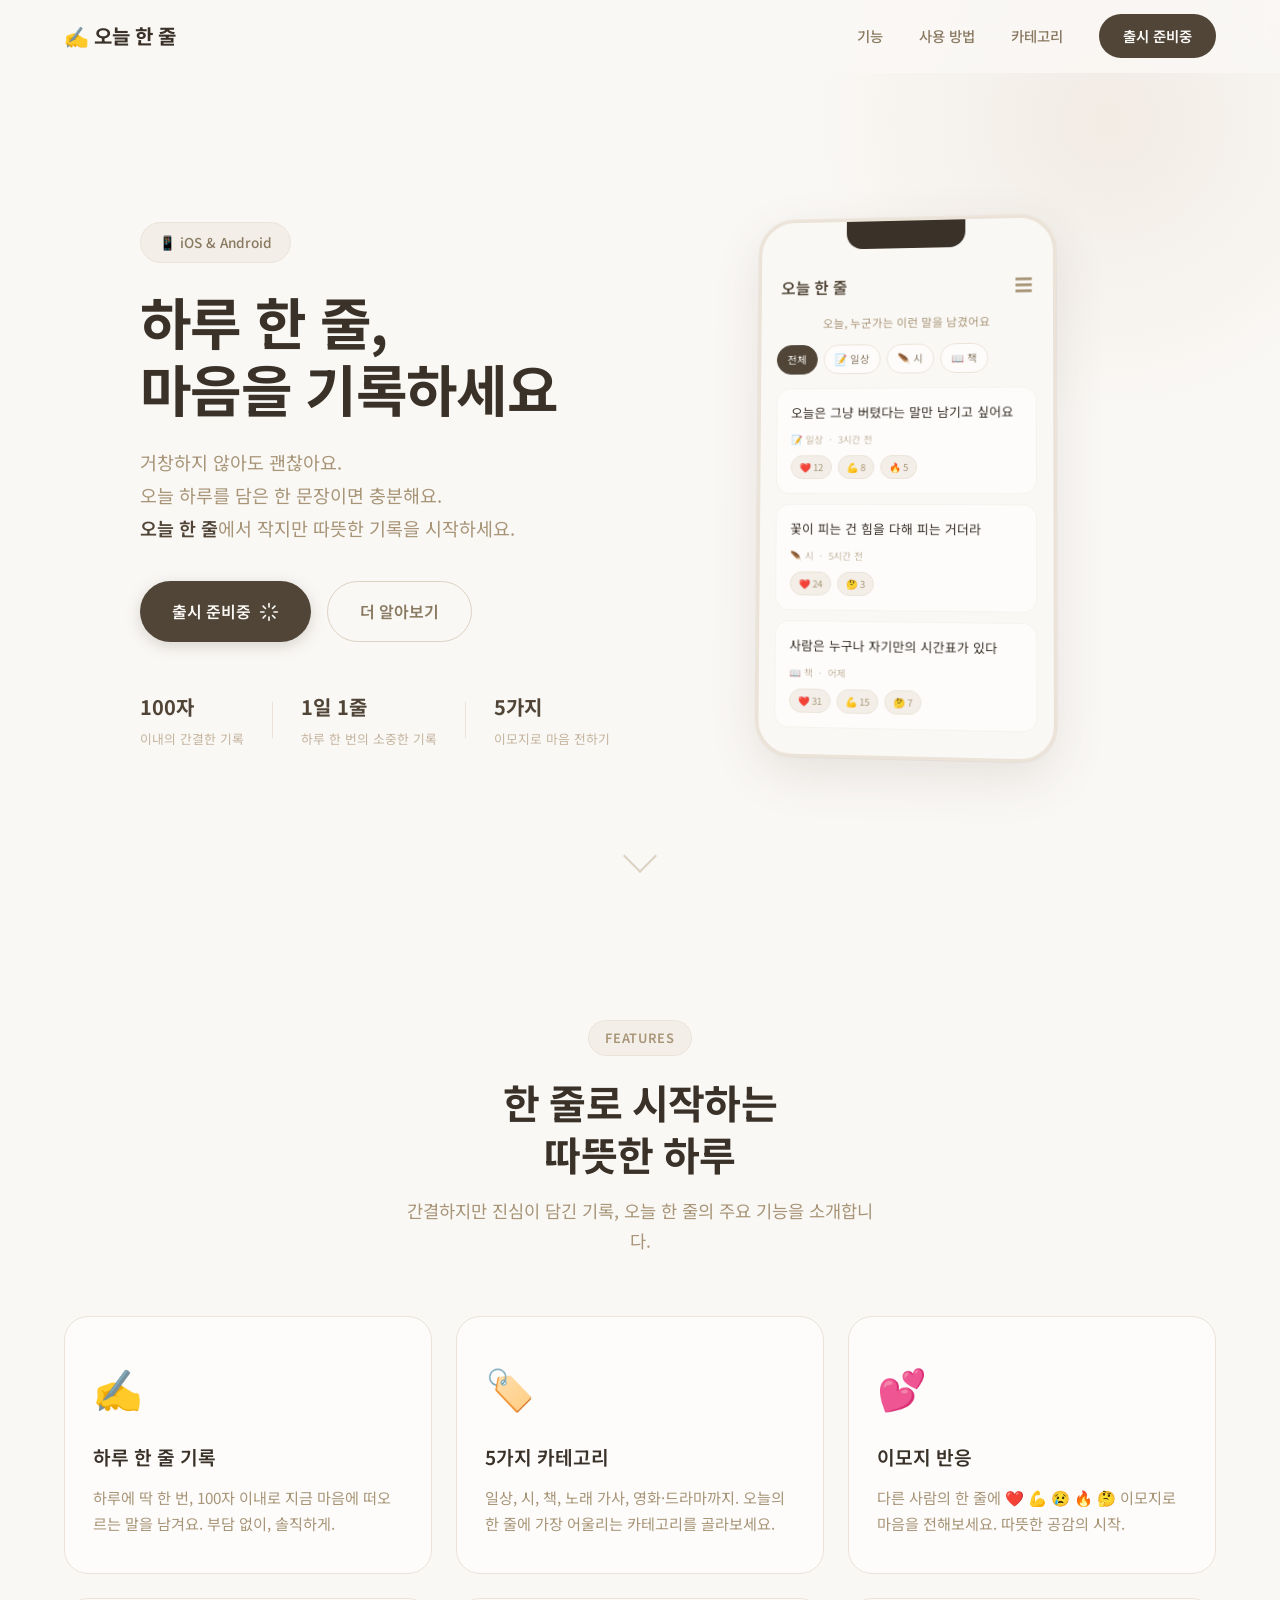
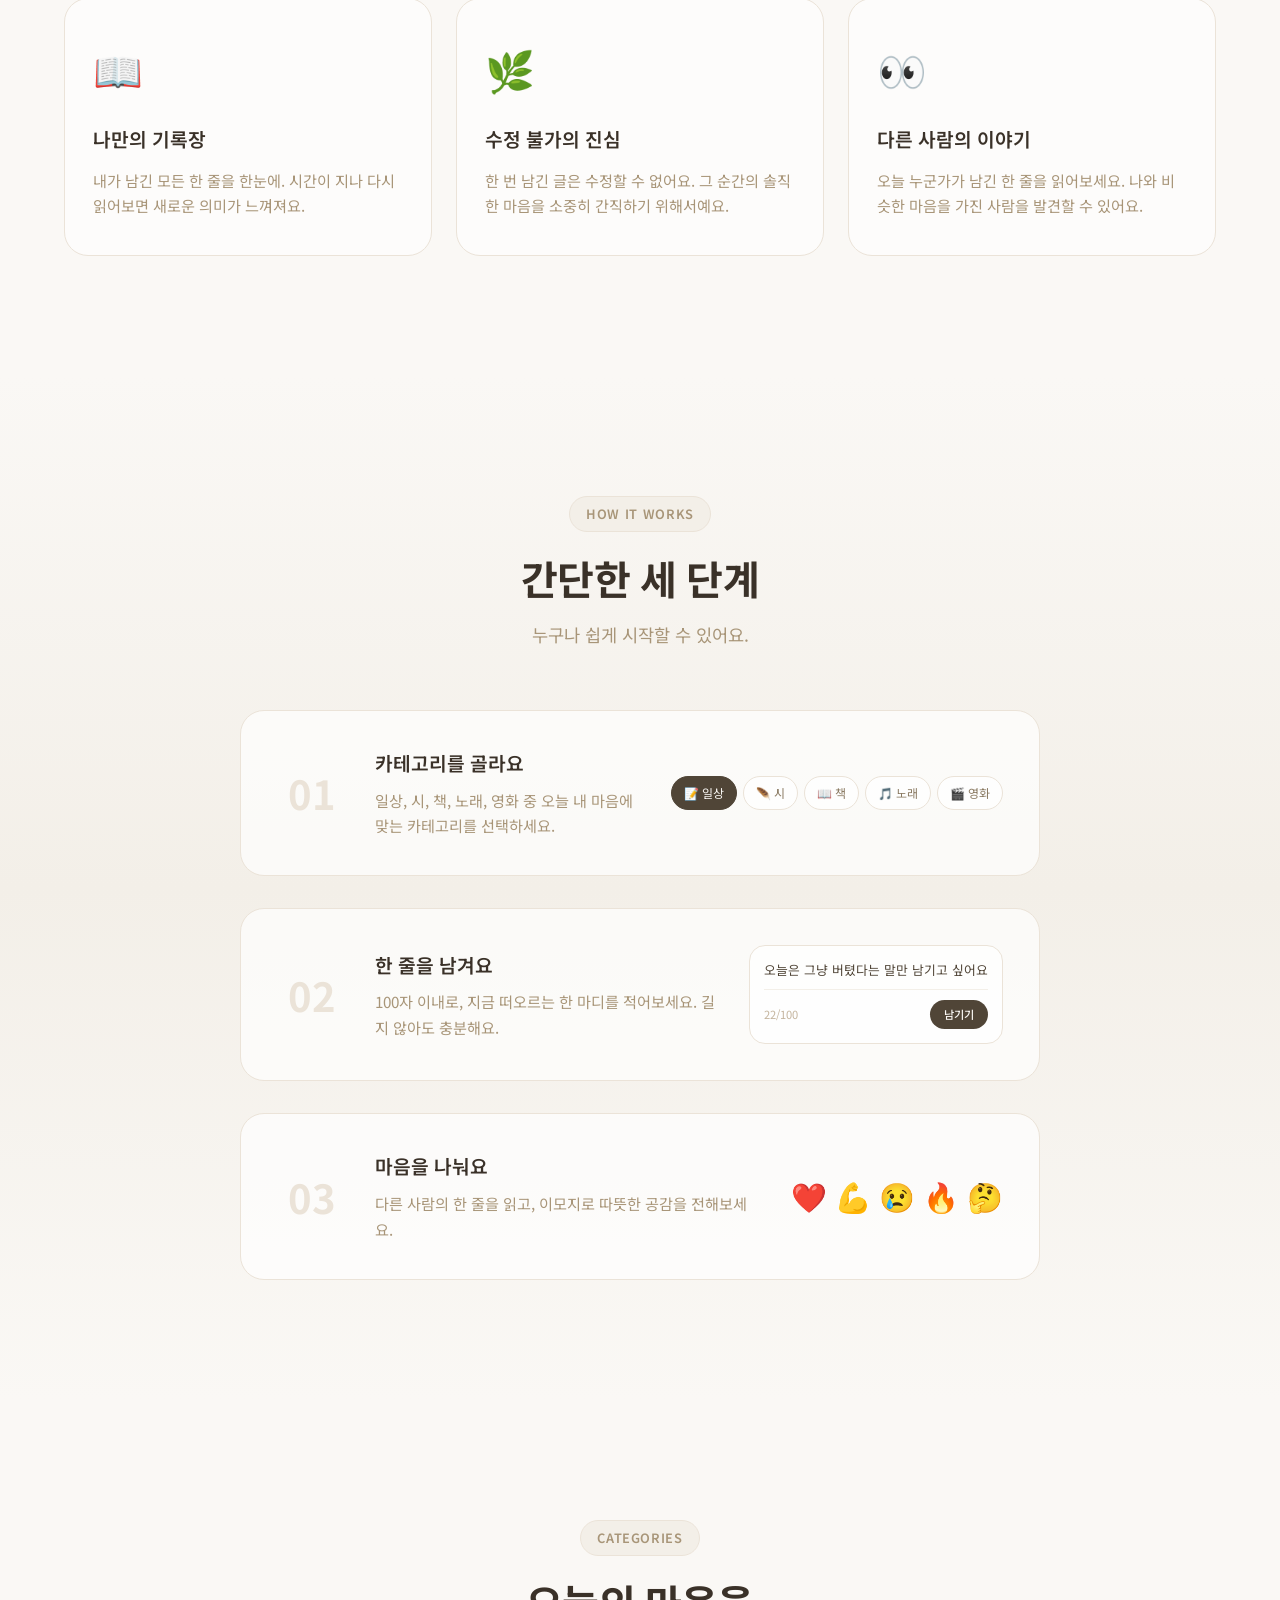
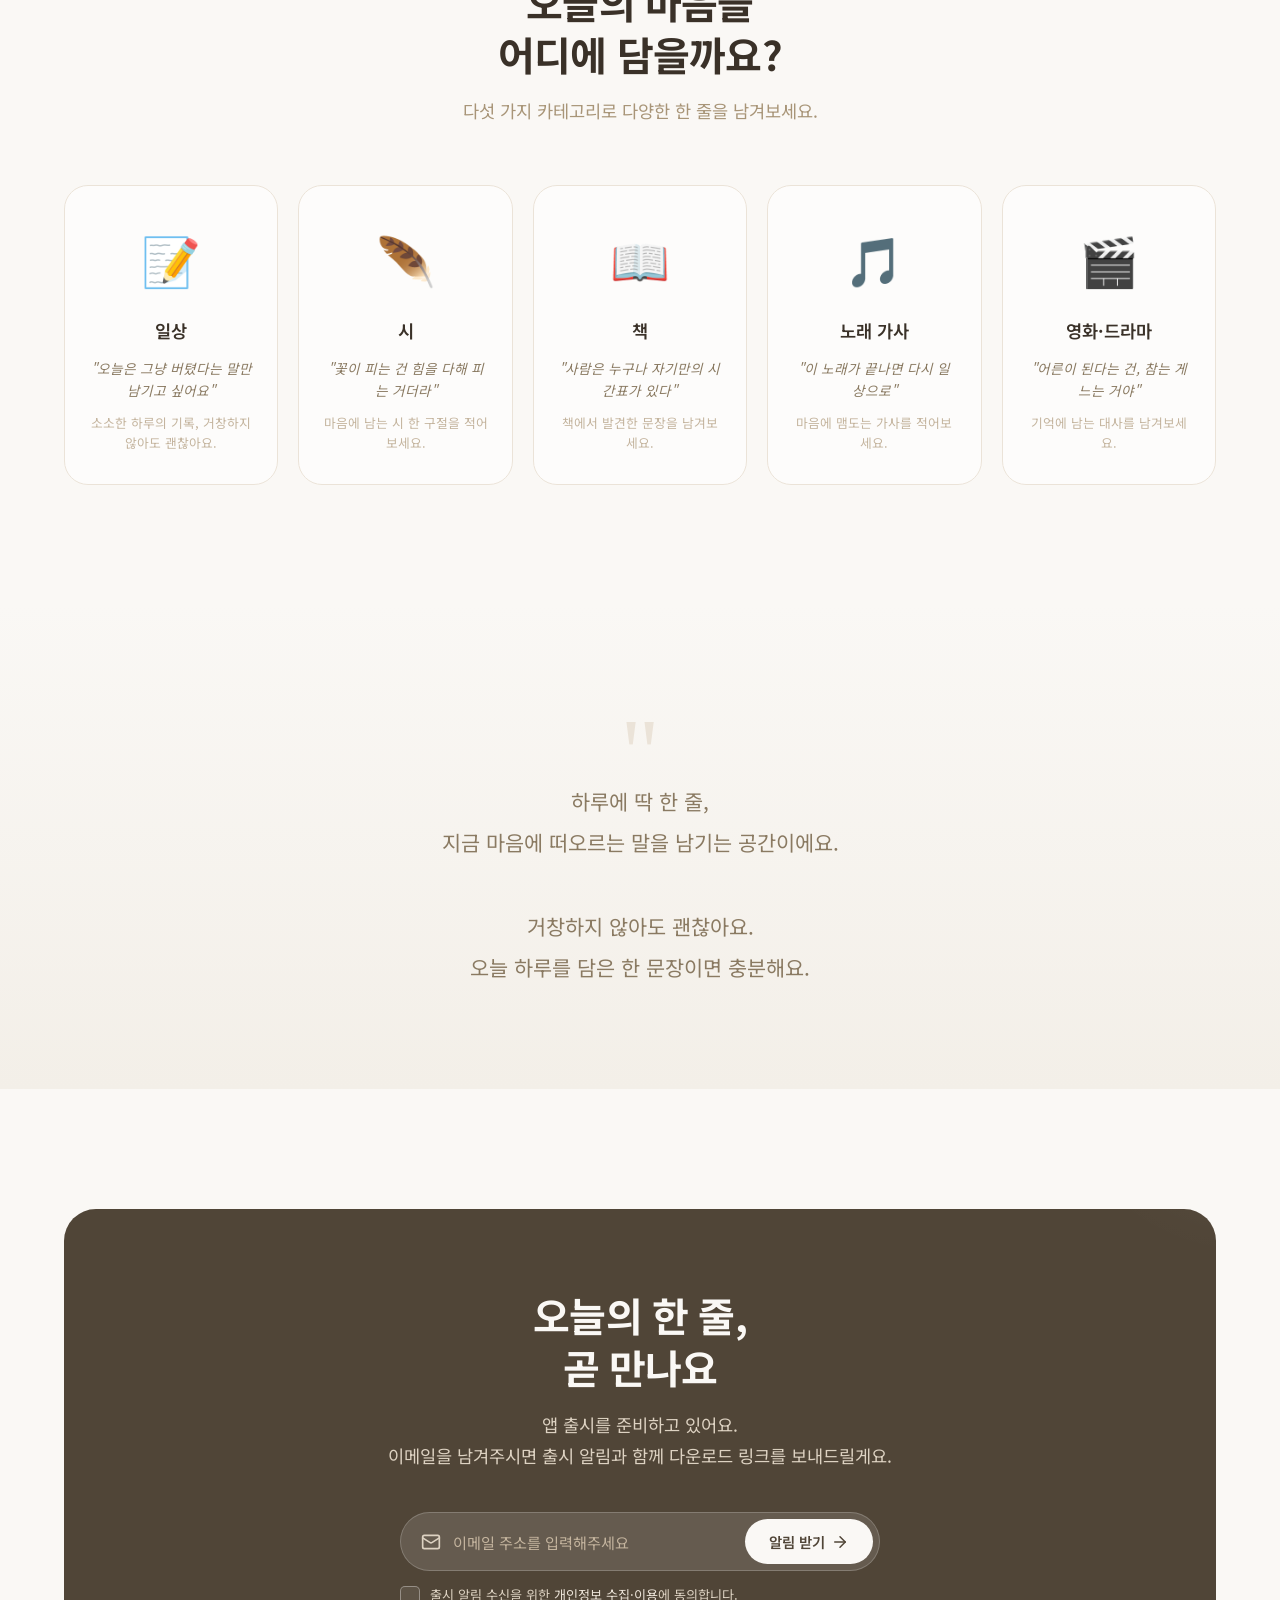
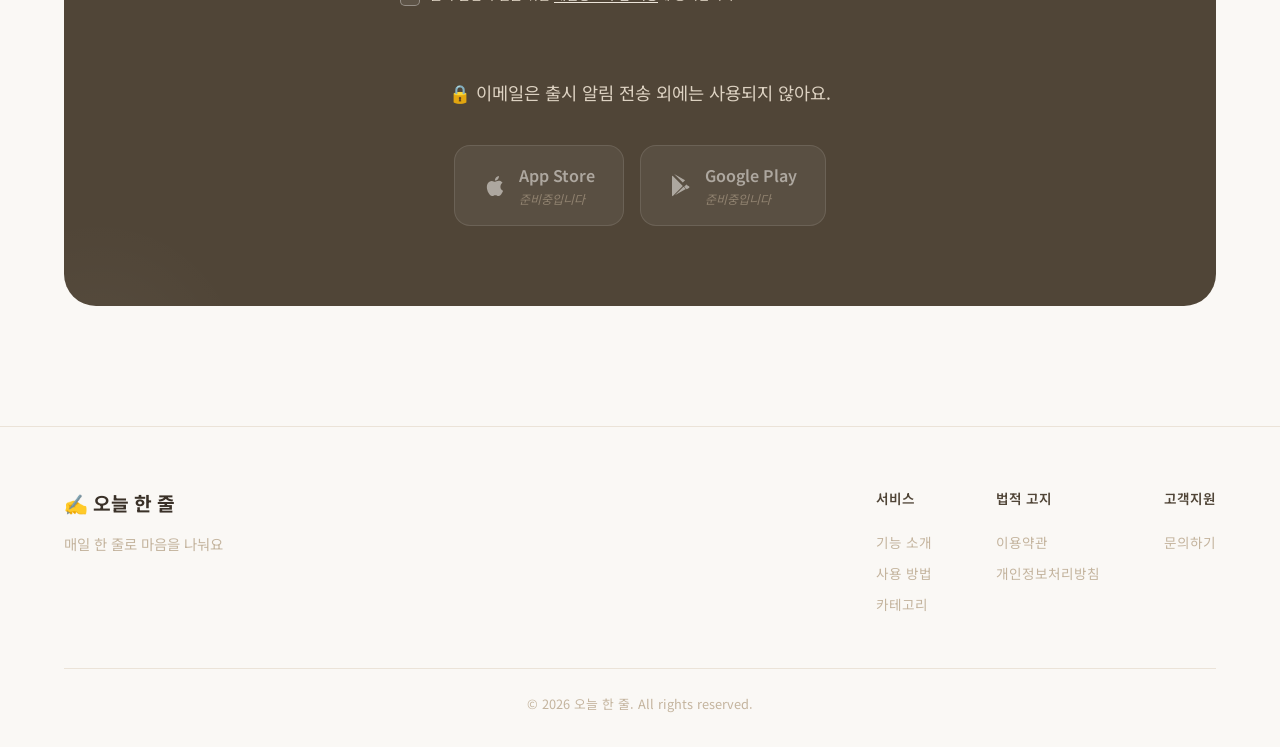
==== commit 55f4d43f: "Update footer links in index.html to point to specific terms and privacy pages; change contact link " ====
--- a/index.html
+++ b/index.html
@@ -6,6 +6,9 @@
   <meta name="viewport" content="width=device-width, initial-scale=1.0" />
   <title>오늘 한 줄 — 하루 한 줄로 마음을 기록하세요</title>
   <meta name="description" content="하루에 딱 한 줄, 지금 마음에 떠오르는 말을 남기는 공간. 거창하지 않아도 괜찮아요. 오늘 하루를 담은 한 문장이면 충분해요." />
+  <link rel="icon"
+    href="data:image/svg+xml,<svg xmlns='http://www.w3.org/2000/svg' viewBox='0 0 100 100'><text y='.9em' font-size='90'>✍️</text></svg>"
+    type="image/svg+xml" />
   <link rel="preconnect" href="https://fonts.googleapis.com" />
   <link rel="preconnect" href="https://fonts.gstatic.com" crossorigin />
   <link href="https://fonts.googleapis.com/css2?family=Noto+Sans+KR:wght@300;400;500;600;700&display=swap"
@@ -407,13 +410,12 @@
           </div>
           <div class="footer-col">
             <h4>법적 고지</h4>
-            <a href="#">이용약관</a>
-            <a href="#">개인정보처리방침</a>
+            <a href="terms.html">이용약관</a>
+            <a href="privacy.html">개인정보처리방침</a>
           </div>
           <div class="footer-col">
             <h4>고객지원</h4>
-            <a href="#">문의하기</a>
-            <a href="#">공지사항</a>
+            <a href="mailto:support@todayjust.app">문의하기</a>
           </div>
         </div>
       </div>
